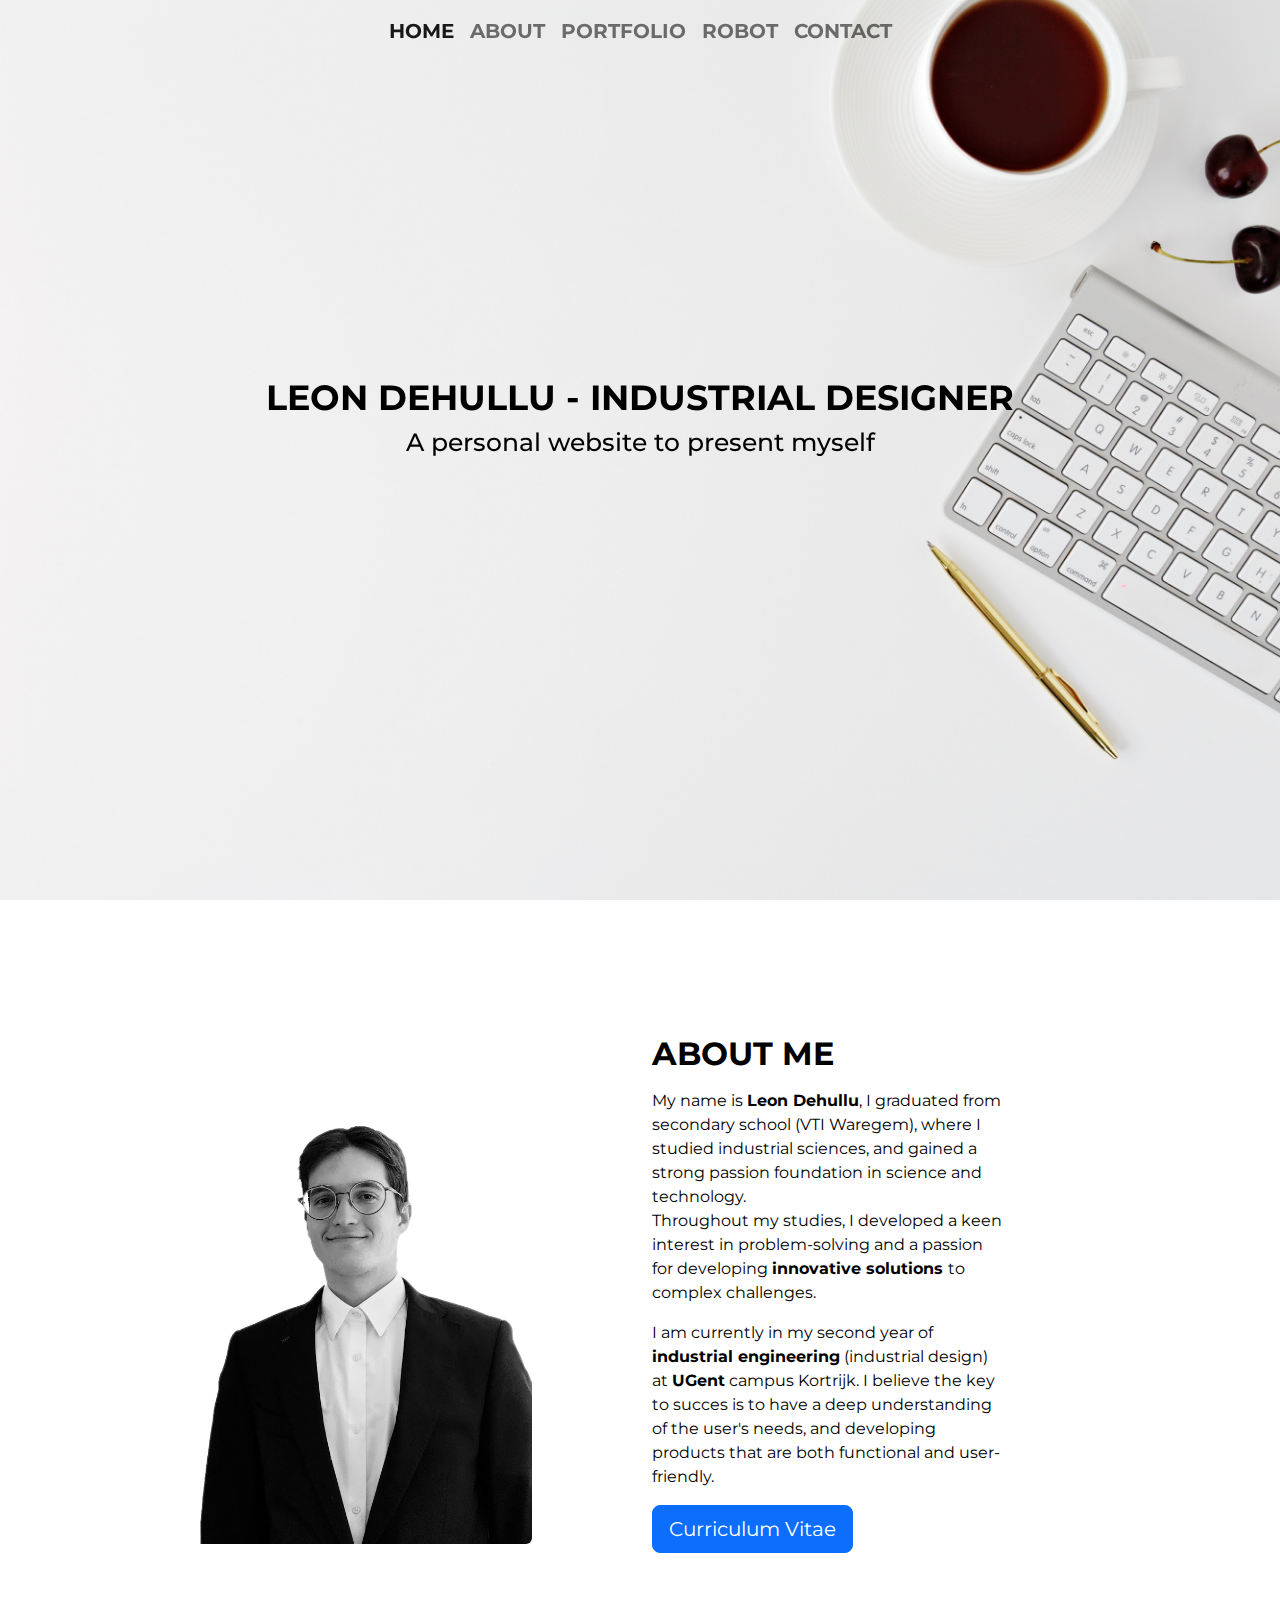
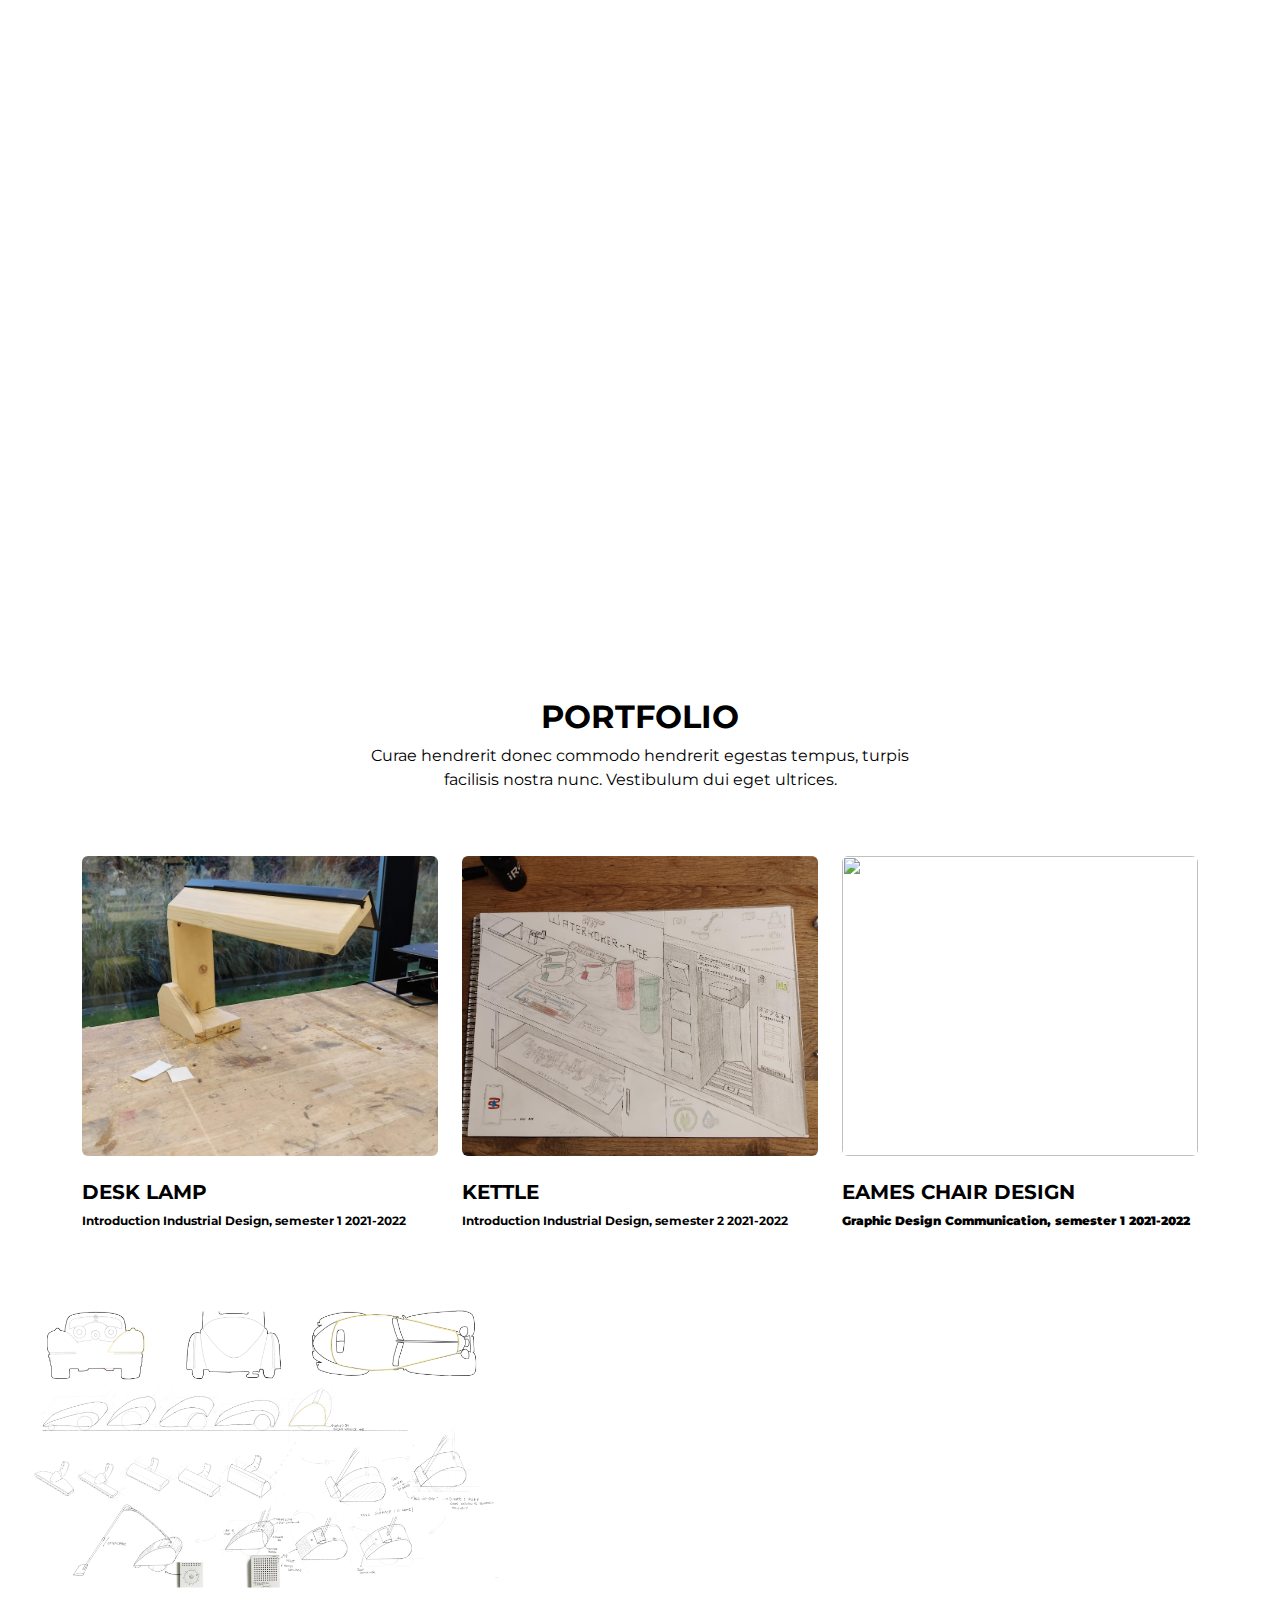
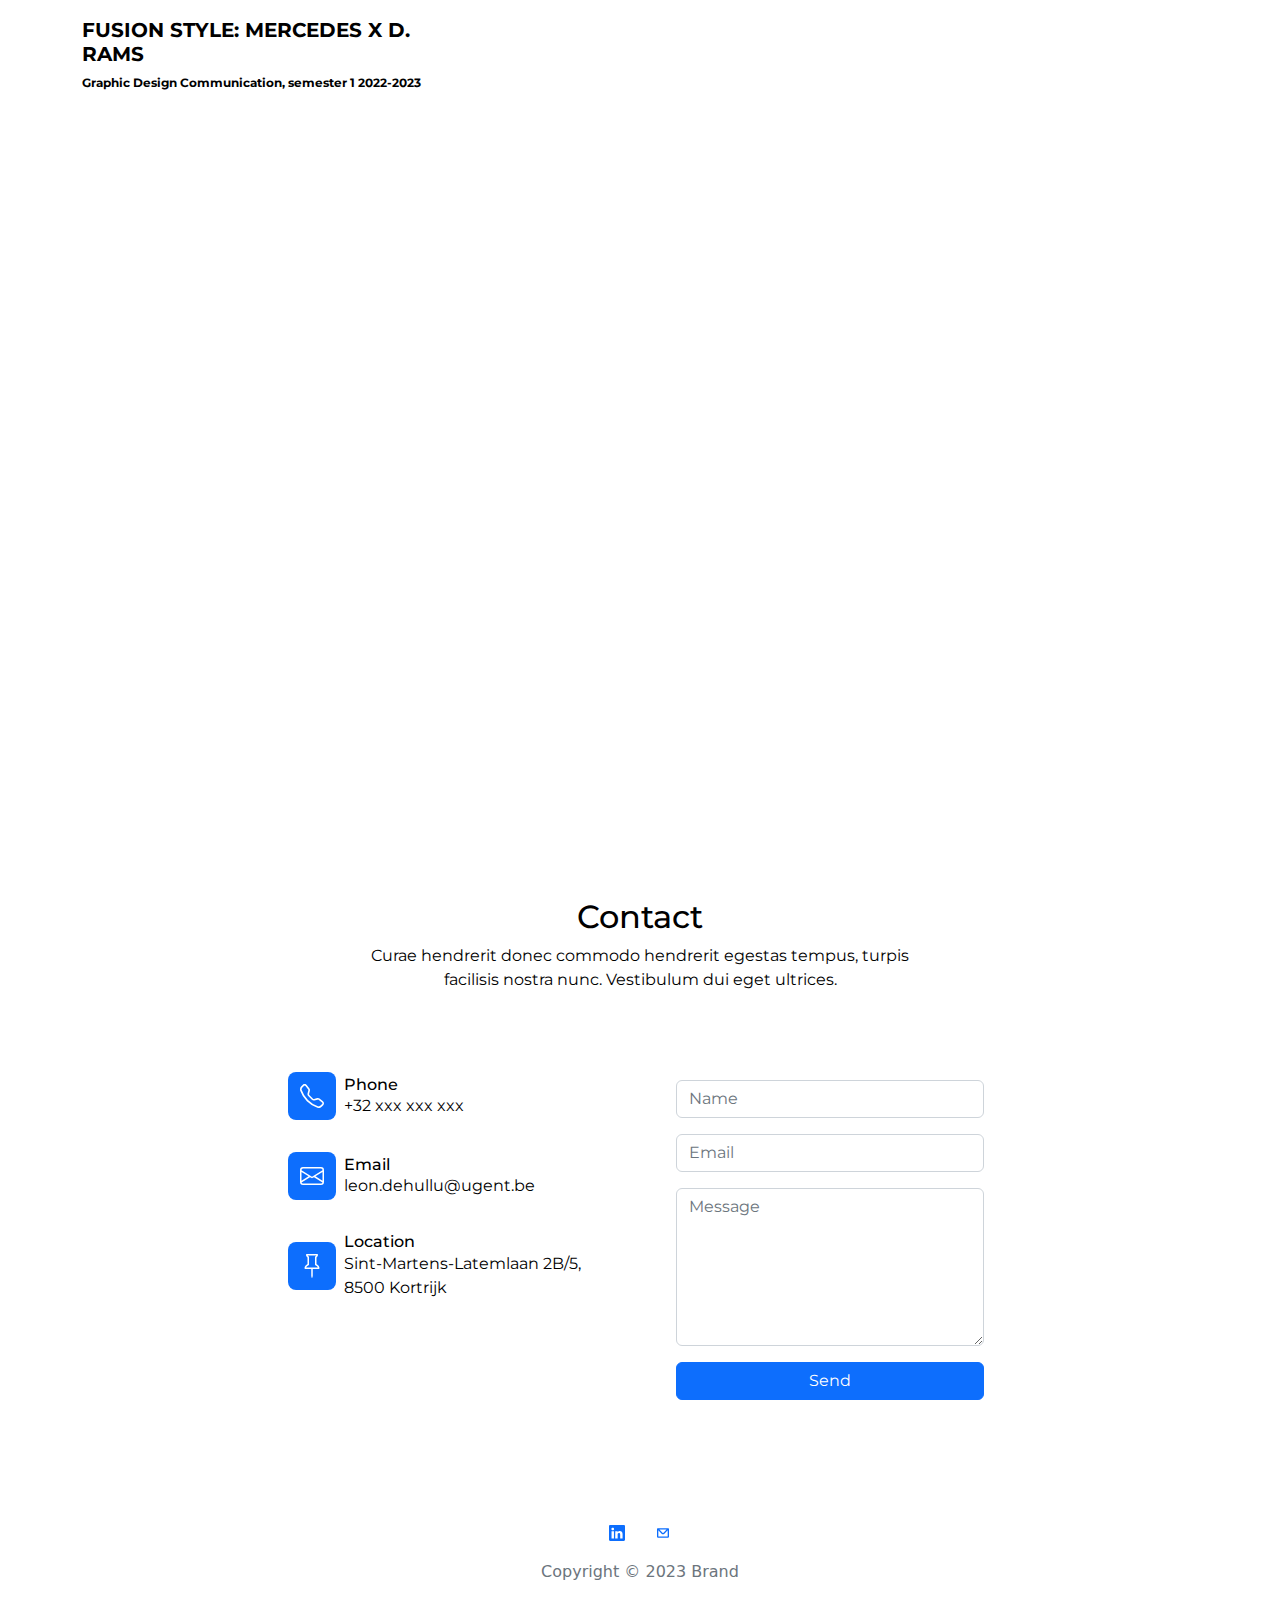
==== index.html @ d0ddfd47 "comments" ====
<!DOCTYPE html>
<html lang="en" style="font-family: Montserrat, sans-serif;">

<head>
    <meta charset="utf-8">
    <meta name="viewport" content="width=device-width, initial-scale=1.0, shrink-to-fit=no">
    <title>Leon Dehullu</title>
    <link rel="stylesheet" href="assets/bootstrap/css/bootstrap.min.css">
    <link rel="stylesheet" href="https://fonts.googleapis.com/css?family=Montserrat:200,300,400,600&amp;display=swap">
    <link rel="stylesheet" href="assets/css/swiper-icons.css">
    <link rel="stylesheet" href="assets/css/aos.min.css">
    <link rel="stylesheet" href="assets/css/Footer-Basic-icons.css">
    <link rel="stylesheet" href="assets/css/Projects-Grid-images.css">
    <link rel="stylesheet" href="assets/css/Simple-Slider-swiper-bundle.min.css">
    <link rel="stylesheet" href="assets/css/Simple-Slider.css">
    <link rel="stylesheet" href="assets/css/styles.css">
</head>

<body style="color: rgb(0,0,0);">
    <section id="hero" style="width: 100%;height: 100vh;">
        <nav class="navbar navbar-light navbar-expand-md" data-aos="fade-up" data-aos-duration="2500" data-aos-delay="250">
            <!-- 
            The nav element has the following attributes:
            - Class: "navbar navbar-light navbar-expand-md": It applies the styles and behavior of a navigation bar. The "navbar-light" class specifies a light color scheme, and "navbar-expand-md" ensures that the navigation bar expands to fill the horizontal space on medium and larger screens.
            - Data Attribute: "data-aos="fade-up"": It adds a fade-up animation effect to the navigation bar.
            - Data Attribute: "data-aos-duration="2500"": It specifies the duration (in milliseconds) for the AOS (Animate On Scroll) animation.
            - Data Attribute: "data-aos-delay="250"": It sets a delay (in milliseconds) before the AOS animation starts.
            -->

            <div class="container">
                <button data-bs-toggle="collapse" class="navbar-toggler" data-bs-target="#navcol-1">
                    <!-- 
                    The button element has the following attributes:
                    - Data Attribute: "data-bs-toggle="collapse"": It specifies that the button will toggle the visibility of a collapsible element.
                    - Class: "navbar-toggler": It applies the styles for a navigation bar toggler button.
                    - Data Attribute: "data-bs-target="#navcol-1"": It specifies the target element to be collapsed or expanded when the button is clicked. The value "#navcol-1" refers to the element with the ID "navcol-1".
                    -->
                    <span class="visually-hidden">Toggle navigation</span>
                    <span class="navbar-toggler-icon"></span>
                </button>
                
                <div class="collapse navbar-collapse" id="navcol-1" data-bs-target="#navcol-1" data-bs-smooth-scroll="true" data-bs-spy="scroll">
                    <!-- 
                    The div element has the following attributes:
                    - Class: "collapse navbar-collapse": It applies the styles and behavior for a collapsible navbar. The "collapse" class indicates that the element is collapsible, and "navbar-collapse" applies the necessary styles for a navbar collapse.
                    - ID: "navcol-1": It provides a unique identifier for the element, which can be used as a target for other elements or scripts.
                    - Data Attribute: "data-bs-target="#navcol-1"": It specifies the target element to be collapsed or expanded. In this case, the value "#navcol-1" refers to the element with the ID "navcol-1".
                    - Data Attribute: "data-bs-smooth-scroll="true"": It enables smooth scrolling behavior when navigating to anchor links within the page.
                    - Data Attribute: "data-bs-spy="scroll"": It enables scrollspy behavior, which automatically updates the navigation based on the scroll position.
                    -->

                    <ul class="navbar-nav text-start mx-auto">
                            <!-- 
                            The ul element has the following class:
                            - Class: "navbar-nav text-start mx-auto": It applies styling and alignment to the unordered list.
                            - "navbar-nav": It indicates that this list is intended for use in a navbar. It helps to style the list items as navigation items.
                            - "text-start": It aligns the text content of the list items to the start (left in left-to-right languages).
                            - "mx-auto": It centers the unordered list horizontally by setting the left and right margins to auto.
                            -->                     

                        <li class="nav-item"><a class="nav-link active" href="index.html">Home</a></li>
                        <li class="nav-item"><a class="nav-link" href="index.html#about">About</a></li>
                        <li class="nav-item"><a class="nav-link" href="index.html#portfolio">Portfolio</a></li>
                        <li class="nav-item"><a class="nav-link" href="robot.html">ROBOT</a></li>
                        <li class="nav-item"><a class="nav-link" href="index.html#contact">Contact</a></li>
                    </ul>
                </div>
            </div>
        </nav>
        <div class="container" id="containertop" style="background: rgba(211,4,4,0);height: 35%;">
            <div class="row" style="--bs-body-bg: rgb(255,255,255);">
                <div class="col">
                    <p></p>
                </div>
            </div>
        </div>
        <h1 data-aos="fade-up" data-aos-duration="2500" data-aos-delay="250" id="Titlename">Leon Dehullu - Industrial Designer</h1>
        <h1 data-aos="fade-up" data-aos-duration="2500" data-aos-delay="250" id="Titleme">A personal website to present myself</h1>
    </section>
    <section id="about" style="width: 100%;height: 150vh;">
        <div class="container py-4 py-xl-5" style="font-family: Montserrat, sans-serif;">
             <!-- 
            Class: "container py-4 py-xl-5": It applies the styles for a container element and adds padding to the top and bottom. 
            -->
            <div class="row gy-4 gy-md-0">
                <!-- 
                The div element has the following class:
                - Class: "row gy-4 gy-md-0": It applies styles for a grid row and adjusts the vertical gap between columns in a responsive manner.
                - "row": It represents a grid row, containing one or more columns.
                - "gy-4": It sets a vertical gap (margin) of 4 units between each row's columns.
                - "gy-md-0": It removes the vertical gap (margin) between each row's columns for medium-sized screens and above.
                -->            
                <div class="col-md-6">
                    <div class="p-xl-5 m-xl-5"><img class="rounded img-fluid w-100 fit-cover picofme" id="Picofme" src="assets/img/PicOfMe13.png" width="456" height="850"></div>
                </div>
                <div class="col-md-6 d-md-flex align-items-md-center">
                    <div style="max-width: 350px;">
                        <h2 class="text-uppercase fw-bold">ABOUT ME</h2>
                        <p class="my-3">My name is <strong>Leon Dehullu</strong>, I graduated from secondary school (VTI Waregem), where I studied industrial sciences, and gained a strong passion foundation in science and technology.&nbsp;<br>Throughout my studies, I developed a keen interest in problem-solving and a passion for developing <strong>innovative solutions </strong>to complex challenges.</p>
                        <p class="my-3">I am currently in my second year of <strong>industrial engineering</strong> (industrial design) at <strong>UGent</strong> campus Kortrijk. I believe the key to succes is to have a deep understanding of the user's needs, and developing products that are both functional and user-friendly.</p><a class="btn btn-primary btn-lg me-2" role="button" href="about.html">Curriculum Vitae</a>
                    </div>
                </div>
            </div>
        </div>
    </section>
    <section id="portfolio" style="height: 100vh;width: 100%;">
        <div class="container-sm py-4 py-xl-5" style="font-family: Montserrat, sans-serif;">
            <div class="row mb-5">
                <div class="col-md-8 col-xl-6 text-center mx-auto">
                    <h2 style="font-weight: bold;">PORTFOLIO</h2>
                    <p>Curae hendrerit donec commodo hendrerit egestas tempus, turpis facilisis nostra nunc. Vestibulum dui eget ultrices.</p>
                </div>
            </div>
            <div class="row gy-4 row-cols-2 row-cols-md-2 row-cols-xl-3">
                <div class="col-xxl-4">
                    <div><img class="rounded d-inline-flex d-block w-100 fit-cover" style="height: 300px;position: relative;" src="assets/img/Desklamp.jpg">
                        <div class="py-4">
                            <h4 id="portfoliotitel">DESK LAMP</h4>
                            <p id="portfoliosub">Introduction Industrial Design, semester 1 2021-2022</p>
                        </div>
                    </div>
                </div>
                <div class="col">
                    <div><img class="rounded img-fluid d-flex d-block w-100 fit-cover" src="assets/img/Waterkoker.jpg" style="height: 300px;">
                        <div class="py-4">
                            <h4 id="portfoliotitel">kettle</h4>
                            <p id="portfoliosub">Introduction Industrial Design, semester 2 2021-2022</p>
                        </div>
                    </div>
                </div>
                <div class="col">
                    <div><img class="rounded img-fluid d-block w-100 fit-cover" src="assets/img/RenderNEWTHEONE38.png" style="height: 300px;">
                        <div class="py-4">
                            <h4 id="portfoliotitel">eames chair design</h4>
                            <p id="portfoliosub"><strong>Graphic Design Communication, semester 1 2021-2022</strong></p>
                        </div>
                    </div>
                </div>
                <div class="col-xxl-4">
                    <div><img class="rounded img-fluid d-block w-100 fit-cover" style="position: relative;overflow: visible;height: 300px;" src="assets/img/SketchesFusst.png">
                        <div class="py-4">
                            <h4 id="portfoliotitel">FUSION STYLE: MERCEDES X D. Rams</h4>
                            <p id="portfoliosub">Graphic Design Communication, semester 1 2022-2023</p>
                        </div>
                    </div>
                </div>
                <div class="col-xxl-4">
                    <div></div>
                </div>
            </div>
        </div>
    </section>
    <section style="width: 100%;height: 100vh;"></section>
    <section id="contact" class="py-4 py-xl-5" style="font-family: Montserrat, sans-serif;">
        <div class="container">
            <div class="row mb-5">
                <div class="col-md-8 col-xl-6 text-center mx-auto">
                    <h2>Contact</h2>
                    <p>Curae hendrerit donec commodo hendrerit egestas tempus, turpis facilisis nostra nunc. Vestibulum dui eget ultrices.</p>
                </div>
            </div>
            <div class="row d-flex justify-content-center">
                <div class="col-md-6 col-lg-4 col-xl-4">
                    <div class="text-nowrap flex-column justify-content-center align-items-start h-100">
                        <div class="d-flex align-items-center p-3">
                            <div class="bs-icon-md bs-icon-rounded bs-icon-primary d-flex flex-shrink-0 justify-content-center align-items-center d-inline-block bs-icon"><svg xmlns="http://www.w3.org/2000/svg" width="1em" height="1em" fill="currentColor" viewBox="0 0 16 16" class="bi bi-telephone">
                                    <path d="M3.654 1.328a.678.678 0 0 0-1.015-.063L1.605 2.3c-.483.484-.661 1.169-.45 1.77a17.568 17.568 0 0 0 4.168 6.608 17.569 17.569 0 0 0 6.608 4.168c.601.211 1.286.033 1.77-.45l1.034-1.034a.678.678 0 0 0-.063-1.015l-2.307-1.794a.678.678 0 0 0-.58-.122l-2.19.547a1.745 1.745 0 0 1-1.657-.459L5.482 8.062a1.745 1.745 0 0 1-.46-1.657l.548-2.19a.678.678 0 0 0-.122-.58L3.654 1.328zM1.884.511a1.745 1.745 0 0 1 2.612.163L6.29 2.98c.329.423.445.974.315 1.494l-.547 2.19a.678.678 0 0 0 .178.643l2.457 2.457a.678.678 0 0 0 .644.178l2.189-.547a1.745 1.745 0 0 1 1.494.315l2.306 1.794c.829.645.905 1.87.163 2.611l-1.034 1.034c-.74.74-1.846 1.065-2.877.702a18.634 18.634 0 0 1-7.01-4.42 18.634 18.634 0 0 1-4.42-7.009c-.362-1.03-.037-2.137.703-2.877L1.885.511z"></path>
                                </svg></div>
                            <div class="px-2">
                                <h6 class="mb-0">Phone</h6>
                                <p class="mb-0">+32 xxx xxx xxx</p>
                            </div>
                        </div>
                        <div class="d-flex align-items-center p-3">
                            <div class="bs-icon-md bs-icon-rounded bs-icon-primary d-flex flex-shrink-0 justify-content-center align-items-center d-inline-block bs-icon"><svg xmlns="http://www.w3.org/2000/svg" width="1em" height="1em" fill="currentColor" viewBox="0 0 16 16" class="bi bi-envelope">
                                    <path fill-rule="evenodd" d="M0 4a2 2 0 0 1 2-2h12a2 2 0 0 1 2 2v8a2 2 0 0 1-2 2H2a2 2 0 0 1-2-2V4Zm2-1a1 1 0 0 0-1 1v.217l7 4.2 7-4.2V4a1 1 0 0 0-1-1H2Zm13 2.383-4.708 2.825L15 11.105V5.383Zm-.034 6.876-5.64-3.471L8 9.583l-1.326-.795-5.64 3.47A1 1 0 0 0 2 13h12a1 1 0 0 0 .966-.741ZM1 11.105l4.708-2.897L1 5.383v5.722Z"></path>
                                </svg></div>
                            <div class="px-2">
                                <h6 class="mb-0">Email</h6>
                                <p class="mb-0">leon.dehullu@ugent.be</p>
                            </div>
                        </div>
                        <div class="d-flex align-items-center p-3">
                            <div class="bs-icon-md bs-icon-rounded bs-icon-primary d-flex flex-shrink-0 justify-content-center align-items-center d-inline-block bs-icon"><svg xmlns="http://www.w3.org/2000/svg" width="1em" height="1em" fill="currentColor" viewBox="0 0 16 16" class="bi bi-pin">
                                    <path d="M4.146.146A.5.5 0 0 1 4.5 0h7a.5.5 0 0 1 .5.5c0 .68-.342 1.174-.646 1.479-.126.125-.25.224-.354.298v4.431l.078.048c.203.127.476.314.751.555C12.36 7.775 13 8.527 13 9.5a.5.5 0 0 1-.5.5h-4v4.5c0 .276-.224 1.5-.5 1.5s-.5-1.224-.5-1.5V10h-4a.5.5 0 0 1-.5-.5c0-.973.64-1.725 1.17-2.189A5.921 5.921 0 0 1 5 6.708V2.277a2.77 2.77 0 0 1-.354-.298C4.342 1.674 4 1.179 4 .5a.5.5 0 0 1 .146-.354zm1.58 1.408-.002-.001.002.001zm-.002-.001.002.001A.5.5 0 0 1 6 2v5a.5.5 0 0 1-.276.447h-.002l-.012.007-.054.03a4.922 4.922 0 0 0-.827.58c-.318.278-.585.596-.725.936h7.792c-.14-.34-.407-.658-.725-.936a4.915 4.915 0 0 0-.881-.61l-.012-.006h-.002A.5.5 0 0 1 10 7V2a.5.5 0 0 1 .295-.458 1.775 1.775 0 0 0 .351-.271c.08-.08.155-.17.214-.271H5.14c.06.1.133.191.214.271a1.78 1.78 0 0 0 .37.282z"></path>
                                </svg></div>
                            <div class="px-2">
                                <h6 class="mb-0">Location</h6>
                                <p class="mb-0">Sint-Martens-Latemlaan 2B/5,<br>8500 Kortrijk</p>
                            </div>
                        </div>
                    </div>
                </div>
                <div class="col-md-6 col-lg-5 col-xl-4">
                    <div>
                        <form class="p-3 p-xl-4" method="post">
                            <div class="mb-3"><input class="form-control" type="text" id="name-1" name="name" placeholder="Name"></div>
                            <div class="mb-3"><input class="form-control" type="email" id="email-1" name="email" placeholder="Email"></div>
                            <div class="mb-3"><textarea class="form-control" id="message-1" name="message" rows="6" placeholder="Message"></textarea></div>
                            <div><button class="btn btn-primary d-block w-100" type="submit">Send </button></div>
                        </form>
                    </div>
                </div>
            </div>
        </div>
    </section>
    <footer class="text-center">
        <div class="container text-muted py-4 py-lg-5">
            <ul class="list-inline">
              <li class="list-inline-item me-4">
                <a href="https://www.linkedin.com/leon-dehullu" target="_blank">
                  <svg xmlns="http://www.w3.org/2000/svg" width="16" height="16" fill="currentColor" class="bi bi-linkedin" viewBox="0 0 16 16">
                    <path d="M0 1.146C0 .513.526 0 1.175 0h13.65C15.474 0 16 .513 16 1.146v13.708c0 .633-.526 1.146-1.175 1.146H1.175C.526 16 0 15.487 0 14.854V1.146zm4.943 12.248V6.169H2.542v7.225h2.401zm-1.2-8.212c.837 0 1.358-.554 1.358-1.248-.015-.709-.52-1.248-1.342-1.248-.822 0-1.359.54-1.359 1.248 0 .694.521 1.248 1.327 1.248h.016zm4.908 8.212V9.359c0-.216.016-.432.08-.586.173-.431.568-.878 1.232-.878.869 0 1.216.662 1.216 1.634v3.865h2.401V9.25c0-2.22-1.184-3.252-2.764-3.252-1.274 0-1.845.7-2.165 1.193v.025h-.016a5.54 5.54 0 0 1 .016-.025V6.169h-2.4c.03.678 0 7.225 0 7.225h2.4z"></path>
                  </svg>
                </a>
              </li>
              <li class="list-inline-item">
                <a href="mailto:leon.dehullu@ugent.be" target="_blank">
                  <svg xmlns="http://www.w3.org/2000/svg" width="16" height="16" viewBox="0 0 24 24" fill="none">
                    <path fill-rule="evenodd" clip-rule="evenodd" d="M3.00977 5.83789C3.00977 5.28561 3.45748 4.83789 4.00977 4.83789H20C20.5523 4.83789 21 5.28561 21 5.83789V17.1621C21 18.2667 20.1046 19.1621 19 19.1621H5C3.89543 19.1621 3 18.2667 3 17.1621V6.16211C3 6.11449 3.00333 6.06765 3.00977 6.0218V5.83789ZM5 8.06165V17.1621H19V8.06199L14.1215 12.9405C12.9499 14.1121 11.0504 14.1121 9.87885 12.9405L5 8.06165ZM6.57232 6.80554H17.428L12.7073 11.5263C12.3168 11.9168 11.6836 11.9168 11.2931 11.5263L6.57232 6.80554Z" fill="currentColor"></path>
                  </svg>
                </a>
              </li>
            </ul>
            <p class="mb-0">Copyright © 2023 Brand</p>
          </div>  
    </footer>
    <script src="assets/bootstrap/js/bootstrap.min.js"></script>
    <script src="assets/js/aos.min.js"></script>
    <script src="assets/js/bs-init.js"></script>
    <script src="assets/js/Simple-Slider-swiper-bundle.min.js"></script>
    <script src="assets/js/Simple-Slider.js"></script>
</body>

</html>
---- assets/css/Footer-Basic-icons.css ----
.bs-icon {
  --bs-icon-size: .75rem;
  display: flex;
  flex-shrink: 0;
  justify-content: center;
  align-items: center;
  font-size: var(--bs-icon-size);
  width: calc(var(--bs-icon-size) * 2);
  height: calc(var(--bs-icon-size) * 2);
  color: var(--bs-primary);
}

.bs-icon-xs {
  --bs-icon-size: 1rem;
  width: calc(var(--bs-icon-size) * 1.5);
  height: calc(var(--bs-icon-size) * 1.5);
}

.bs-icon-sm {
  --bs-icon-size: 1rem;
}

.bs-icon-md {
  --bs-icon-size: 1.5rem;
}

.bs-icon-lg {
  --bs-icon-size: 2rem;
}

.bs-icon-xl {
  --bs-icon-size: 2.5rem;
}

.bs-icon.bs-icon-primary {
  color: var(--bs-white);
  background: var(--bs-primary);
}

.bs-icon.bs-icon-primary-light {
  color: var(--bs-primary);
  background: rgba(var(--bs-primary-rgb), .2);
}

.bs-icon.bs-icon-semi-white {
  color: var(--bs-primary);
  background: rgba(255, 255, 255, .5);
}

.bs-icon.bs-icon-rounded {
  border-radius: .5rem;
}

.bs-icon.bs-icon-circle {
  border-radius: 50%;
}

@media (min-width: 768px) {
  #Picofme {
    min-height: 300px;
    max-height: 500px;
  }
}

@media (max-width: 768px) {
  #Picofme {
    max-width: 35%;
  }
}
---- assets/css/Projects-Grid-images.css ----
.fit-cover {
  object-fit: cover;
}
---- assets/css/Simple-Slider.css ----
.simple-slider .swiper-slide {
  height: 500px;
  background-repeat: no-repeat;
  background-size: cover;
  background-position: center;
}

.simple-slider .swiper-button-next, .simple-slider .swiper-button-prev {
  width: 50px;
  margin-left: 20px;
  margin-right: 20px;
}

@media (max-width:767px) {
  .simple-slider .swiper-button-next, .simple-slider .swiper-button-prev {
    display: none;
  }
}

@media (max-width:767px) {
  .simple-slider .swiper-slide {
    height: 360px;
  }
}
---- assets/css/styles.css ----
#hero {
  width: 100%;
  height: 81vh;
  background-image: url("../../assets/img/josh-calabrese-XXpbdU_31Sg-unsplash.jpg");
  background-position: center;
  background-size: cover;
  background-repeat: no-repeat;
  filter: blur(0px);
}

@media (min-width: 1200px) {
  #hero {
    background-image: url("../../assets/img/leone-venter-VieM9BdZKFo-unsplash%20(1).jpg");
  }
}

.navbar-brand {
  background: url("../../assets/img/logo1.png") center / contain no-repeat;
  width: 40px;
  height: 40px;
}

#navcol-1 {
  font-size: 20px;
  font-family: 'Montserrat', sans-serif;
  font-weight: bold;
  text-transform: uppercase;
}

#Titlename {
  font-family: Montserrat, sans-serif;
  text-align: center;
  font-weight: bold;
  font-size: 35px;
  text-transform: uppercase;
}

#Titleme {
  font-family: Montserrat, sans-serif;
  text-align: center;
  font-size: 25px;
}

#containertop {
  background-color: var(--bs-border-color-translucent);
}

#portfoliotitel {
  font-weight: bold;
  text-transform: uppercase;
  font-size: 20px;
}

#portfoliosub {
  font-weight: bold;
  font-size: 12px;
}

#icondetail {
  width: 10px;
  height: 10px;
}
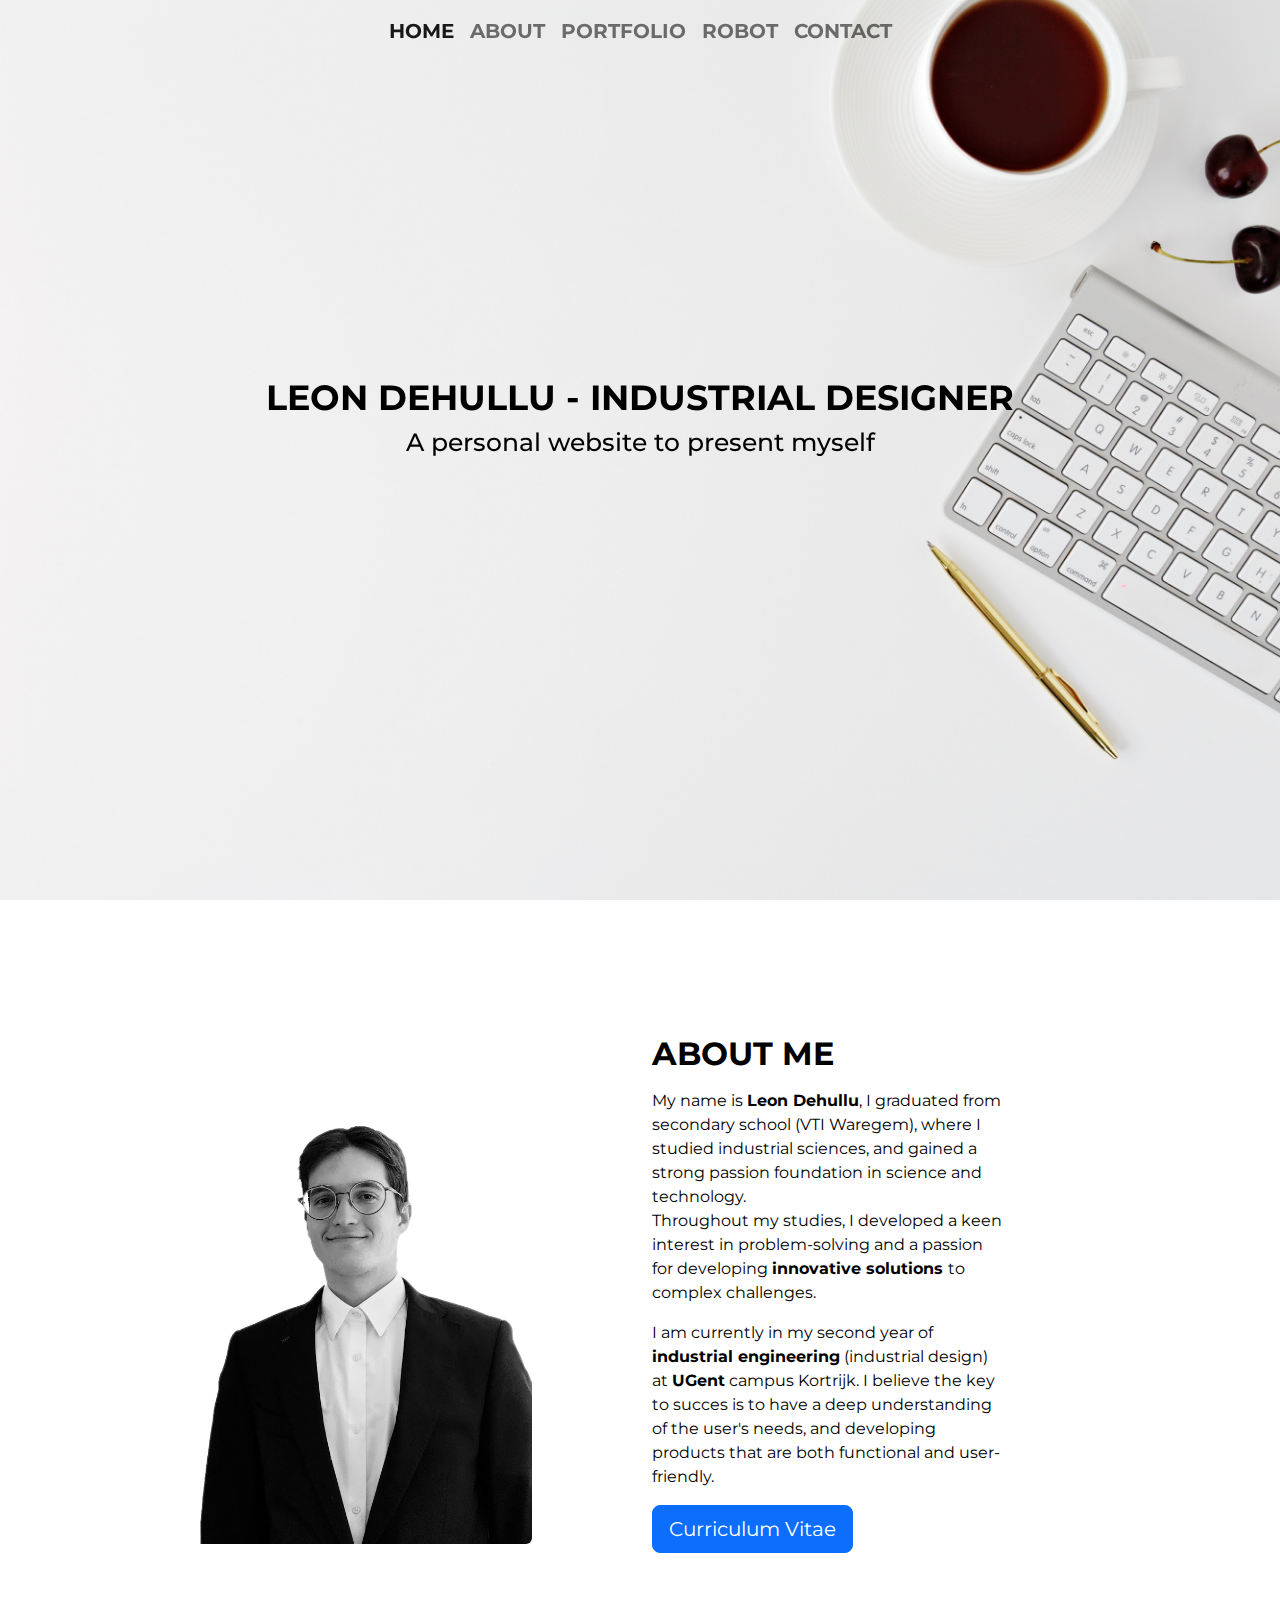
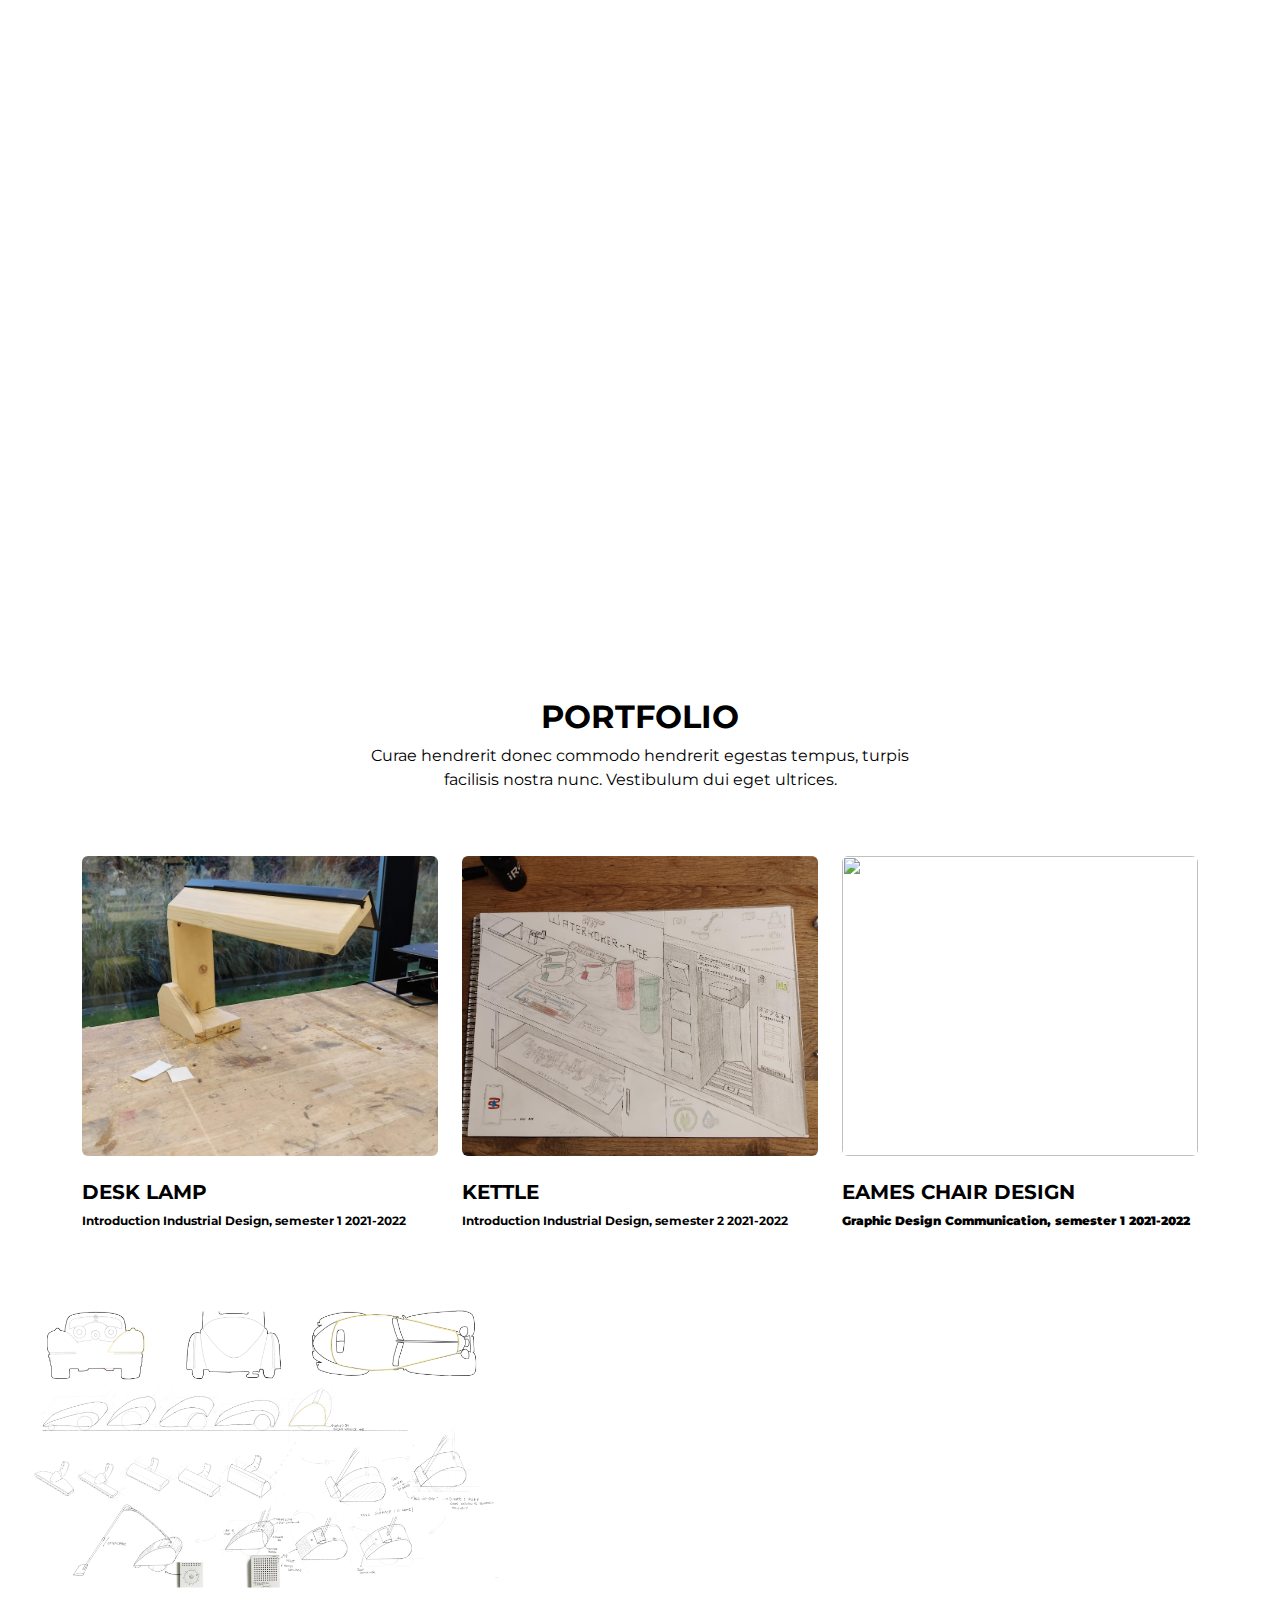
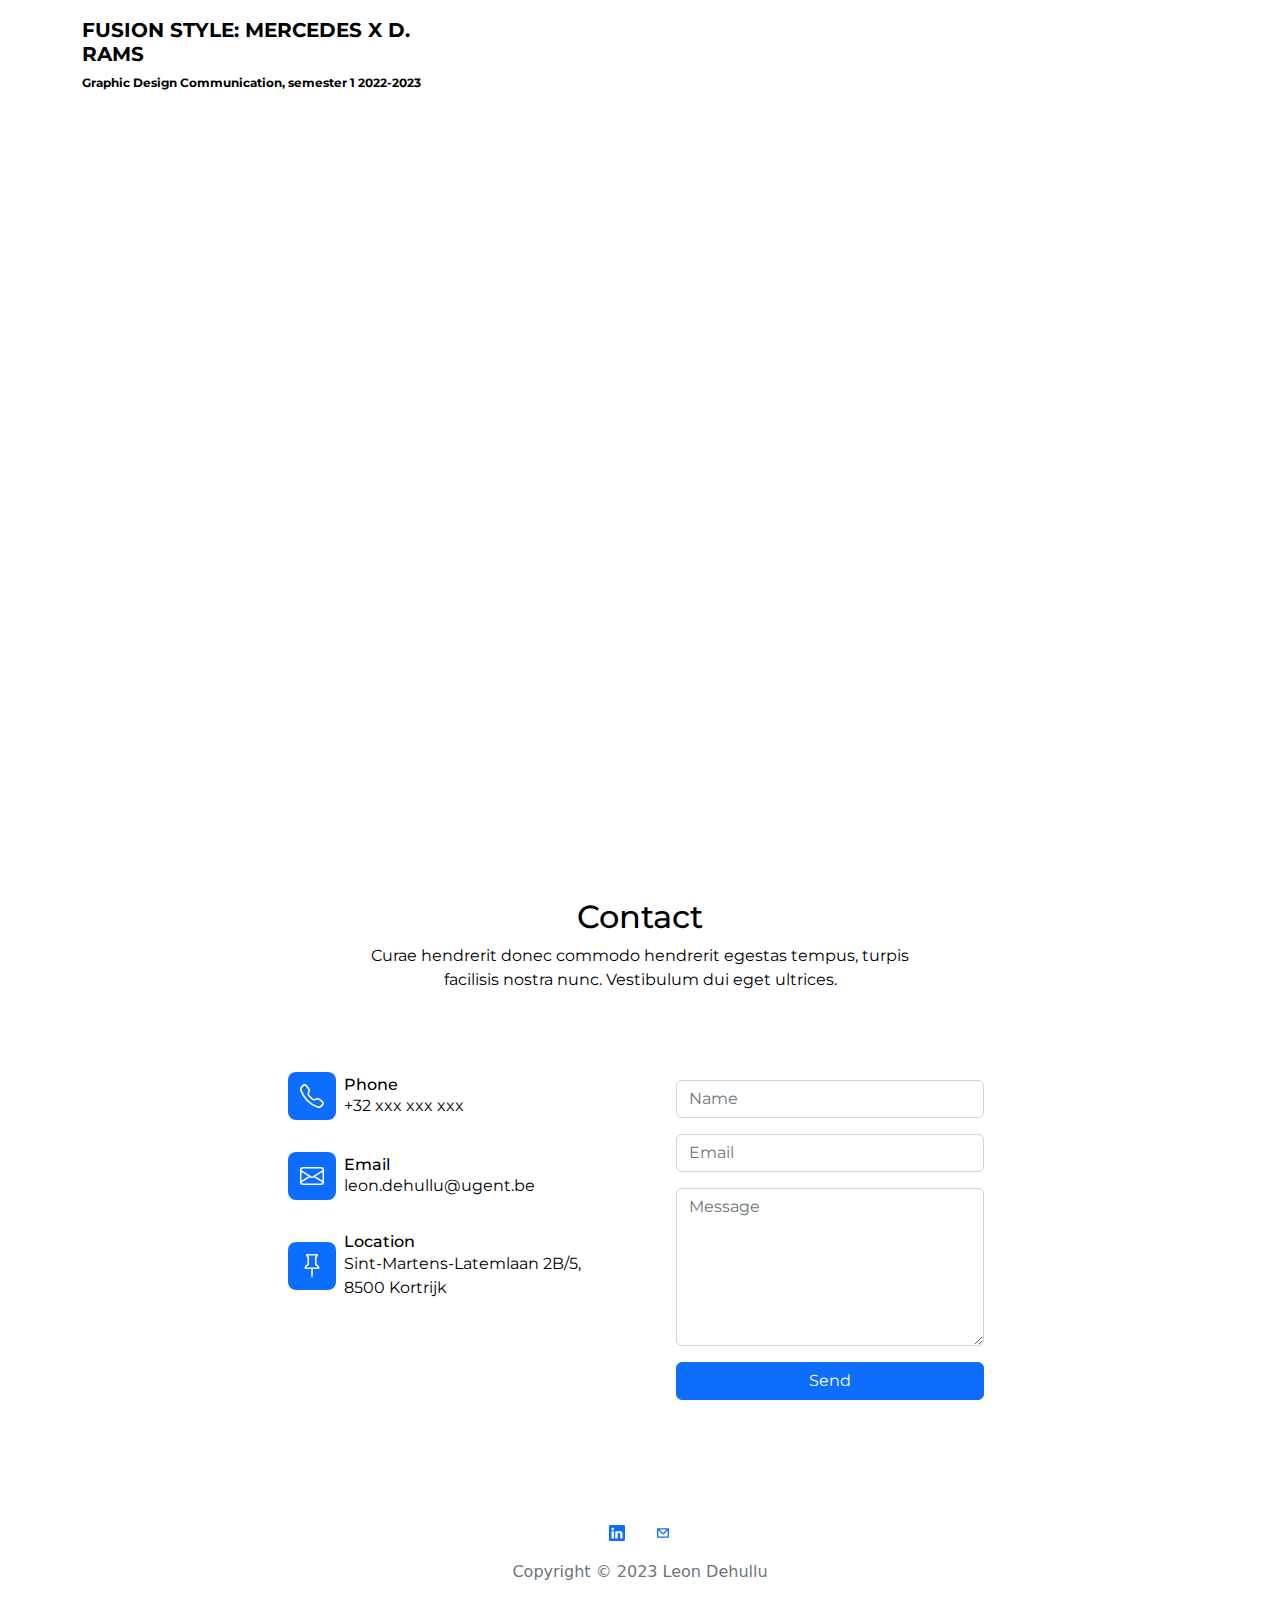
==== commit 41ad1cc0: "Update index.html" ====
--- a/index.html
+++ b/index.html
@@ -145,6 +145,10 @@
                     </div>
                 </div>
                 <div class="col-xxl-4">
+                        <!-- 
+                        The div element has the following class:
+                        - Class: "col-xxl-4": It defines the column width for extra-extra-large screens.
+                        -->
                     <div></div>
                 </div>
             </div>
@@ -161,8 +165,29 @@
             </div>
             <div class="row d-flex justify-content-center">
                 <div class="col-md-6 col-lg-4 col-xl-4">
+                    <!-- 
+                    The div element has the following classes:
+                    - Class: "col-md-6 col-lg-4 col-xl-4": It applies column layout classes based on the screen size.
+                    -->
+
                     <div class="text-nowrap flex-column justify-content-center align-items-start h-100">
+                        <!-- 
+                        This div element has the following classes:
+                        - Class: "text-nowrap": It prevents text from wrapping to the next line.
+                        - Class: "flex-column": It arranges the content vertically as a flex column.
+                        - Class: "justify-content-center": It vertically aligns the content at the center of the container.
+                        - Class: "align-items-start": It horizontally aligns the content to the start (left) of the container.
+                        - Class: "h-100": It sets the height of the container to 100% of its parent's height.
+                        -->
+
                         <div class="d-flex align-items-center p-3">
+                            <!-- 
+                            This div element has the following classes:
+                            - Class: "d-flex": It applies flexbox styles to make the container a flex container.
+                            - Class: "align-items-center": It vertically aligns the content at the center of the container.
+                            - Class: "p-3": It applies padding of 3 units (e.g., pixels) to all sides of the container.
+                            -->
+
                             <div class="bs-icon-md bs-icon-rounded bs-icon-primary d-flex flex-shrink-0 justify-content-center align-items-center d-inline-block bs-icon"><svg xmlns="http://www.w3.org/2000/svg" width="1em" height="1em" fill="currentColor" viewBox="0 0 16 16" class="bi bi-telephone">
                                     <path d="M3.654 1.328a.678.678 0 0 0-1.015-.063L1.605 2.3c-.483.484-.661 1.169-.45 1.77a17.568 17.568 0 0 0 4.168 6.608 17.569 17.569 0 0 0 6.608 4.168c.601.211 1.286.033 1.77-.45l1.034-1.034a.678.678 0 0 0-.063-1.015l-2.307-1.794a.678.678 0 0 0-.58-.122l-2.19.547a1.745 1.745 0 0 1-1.657-.459L5.482 8.062a1.745 1.745 0 0 1-.46-1.657l.548-2.19a.678.678 0 0 0-.122-.58L3.654 1.328zM1.884.511a1.745 1.745 0 0 1 2.612.163L6.29 2.98c.329.423.445.974.315 1.494l-.547 2.19a.678.678 0 0 0 .178.643l2.457 2.457a.678.678 0 0 0 .644.178l2.189-.547a1.745 1.745 0 0 1 1.494.315l2.306 1.794c.829.645.905 1.87.163 2.611l-1.034 1.034c-.74.74-1.846 1.065-2.877.702a18.634 18.634 0 0 1-7.01-4.42 18.634 18.634 0 0 1-4.42-7.009c-.362-1.03-.037-2.137.703-2.877L1.885.511z"></path>
                                 </svg></div>
@@ -176,13 +201,43 @@
                                     <path fill-rule="evenodd" d="M0 4a2 2 0 0 1 2-2h12a2 2 0 0 1 2 2v8a2 2 0 0 1-2 2H2a2 2 0 0 1-2-2V4Zm2-1a1 1 0 0 0-1 1v.217l7 4.2 7-4.2V4a1 1 0 0 0-1-1H2Zm13 2.383-4.708 2.825L15 11.105V5.383Zm-.034 6.876-5.64-3.471L8 9.583l-1.326-.795-5.64 3.47A1 1 0 0 0 2 13h12a1 1 0 0 0 .966-.741ZM1 11.105l4.708-2.897L1 5.383v5.722Z"></path>
                                 </svg></div>
                             <div class="px-2">
+                                    <!-- 
+                                    The div element has the following class:
+                                    - Class: "px-2": It applies horizontal padding of 2 units (e.g., pixels) to the container.
+                                    -->
+
                                 <h6 class="mb-0">Email</h6>
+                                    <!-- 
+                                The h6 element has the following class:
+                                - Class: "mb-0": It removes the margin-bottom (i.e., margin) from the heading.
+                                -->
+
                                 <p class="mb-0">leon.dehullu@ugent.be</p>
                             </div>
                         </div>
                         <div class="d-flex align-items-center p-3">
+                                <!-- 
+                                    The div element has the following classes:
+                                    - Class: "d-flex": It applies flexbox styles to make the container a flex container.
+                                    - Class: "align-items-center": It aligns the content vertically at the center of the container.
+                                    - Class: "p-3": It applies padding of 3 units (e.g., pixels) to all sides of the container.
+                                    -->
+
                             <div class="bs-icon-md bs-icon-rounded bs-icon-primary d-flex flex-shrink-0 justify-content-center align-items-center d-inline-block bs-icon"><svg xmlns="http://www.w3.org/2000/svg" width="1em" height="1em" fill="currentColor" viewBox="0 0 16 16" class="bi bi-pin">
-                                    <path d="M4.146.146A.5.5 0 0 1 4.5 0h7a.5.5 0 0 1 .5.5c0 .68-.342 1.174-.646 1.479-.126.125-.25.224-.354.298v4.431l.078.048c.203.127.476.314.751.555C12.36 7.775 13 8.527 13 9.5a.5.5 0 0 1-.5.5h-4v4.5c0 .276-.224 1.5-.5 1.5s-.5-1.224-.5-1.5V10h-4a.5.5 0 0 1-.5-.5c0-.973.64-1.725 1.17-2.189A5.921 5.921 0 0 1 5 6.708V2.277a2.77 2.77 0 0 1-.354-.298C4.342 1.674 4 1.179 4 .5a.5.5 0 0 1 .146-.354zm1.58 1.408-.002-.001.002.001zm-.002-.001.002.001A.5.5 0 0 1 6 2v5a.5.5 0 0 1-.276.447h-.002l-.012.007-.054.03a4.922 4.922 0 0 0-.827.58c-.318.278-.585.596-.725.936h7.792c-.14-.34-.407-.658-.725-.936a4.915 4.915 0 0 0-.881-.61l-.012-.006h-.002A.5.5 0 0 1 10 7V2a.5.5 0 0 1 .295-.458 1.775 1.775 0 0 0 .351-.271c.08-.08.155-.17.214-.271H5.14c.06.1.133.191.214.271a1.78 1.78 0 0 0 .37.282z"></path>
+                                    <!-- 
+                                    The div element has the following classes:
+                                    - Class: "bs-icon-md": It sets the size of the icon to a medium size.
+                                    - Class: "bs-icon-rounded": It applies rounded corners to the icon.
+                                    - Class: "bs-icon-primary": It sets the color of the icon to a primary color.
+                                    - Class: "d-flex": It applies flexbox styles to make the container a flex container.
+                                    - Class: "flex-shrink-0": It prevents the container from shrinking when there is limited space.
+                                    - Class: "justify-content-center": It aligns the content horizontally at the center of the container.
+                                    - Class: "align-items-center": It aligns the content vertically at the center of the container.
+                                    - Class: "d-inline-block": It makes the container an inline-block element.
+                                    - Class: "bs-icon": It may be a custom class used for additional styling or identification purposes.
+                                    -->    
+                                
+                                <path d="M4.146.146A.5.5 0 0 1 4.5 0h7a.5.5 0 0 1 .5.5c0 .68-.342 1.174-.646 1.479-.126.125-.25.224-.354.298v4.431l.078.048c.203.127.476.314.751.555C12.36 7.775 13 8.527 13 9.5a.5.5 0 0 1-.5.5h-4v4.5c0 .276-.224 1.5-.5 1.5s-.5-1.224-.5-1.5V10h-4a.5.5 0 0 1-.5-.5c0-.973.64-1.725 1.17-2.189A5.921 5.921 0 0 1 5 6.708V2.277a2.77 2.77 0 0 1-.354-.298C4.342 1.674 4 1.179 4 .5a.5.5 0 0 1 .146-.354zm1.58 1.408-.002-.001.002.001zm-.002-.001.002.001A.5.5 0 0 1 6 2v5a.5.5 0 0 1-.276.447h-.002l-.012.007-.054.03a4.922 4.922 0 0 0-.827.58c-.318.278-.585.596-.725.936h7.792c-.14-.34-.407-.658-.725-.936a4.915 4.915 0 0 0-.881-.61l-.012-.006h-.002A.5.5 0 0 1 10 7V2a.5.5 0 0 1 .295-.458 1.775 1.775 0 0 0 .351-.271c.08-.08.155-.17.214-.271H5.14c.06.1.133.191.214.271a1.78 1.78 0 0 0 .37.282z"></path>
                                 </svg></div>
                             <div class="px-2">
                                 <h6 class="mb-0">Location</h6>
@@ -198,6 +253,14 @@
                             <div class="mb-3"><input class="form-control" type="email" id="email-1" name="email" placeholder="Email"></div>
                             <div class="mb-3"><textarea class="form-control" id="message-1" name="message" rows="6" placeholder="Message"></textarea></div>
                             <div><button class="btn btn-primary d-block w-100" type="submit">Send </button></div>
+
+                            <!-- 
+                            The button element has the following classes:
+                            - Class: "btn btn-primary": It applies styles to create a button with a primary color scheme.
+                            - Class: "d-block": It sets the display property of the button to "block", making it a block-level element that takes up the full width of its container.
+                            - Class: "w-100": It sets the width of the button to 100% of its container, allowing it to span the entire width.
+                            -->
+
                         </form>
                     </div>
                 </div>
@@ -222,7 +285,7 @@
                 </a>
               </li>
             </ul>
-            <p class="mb-0">Copyright © 2023 Brand</p>
+            <p class="mb-0">Copyright © 2023 Leon Dehullu</p>
           </div>  
     </footer>
     <script src="assets/bootstrap/js/bootstrap.min.js"></script>
--- a/assets/css/styles.css
+++ b/assets/css/styles.css
@@ -61,3 +61,30 @@
   height: 10px;
 }
 
+.navbarP5JS {
+  overflow: hidden;
+  width: 100%;
+  box-sizing: border-box;
+}
+
+.navbarP5JS a {
+  font-family: 'Montserrat', sans-serif;
+  float: left;
+  display: block;
+  color: rgb(0, 0, 0);
+  text-align: center;
+  padding: 14px 20px;
+  text-decoration: none;
+  background-color: #e7e7e7;
+  border: none;
+  border-radius: 4px;
+  cursor: pointer;
+}
+
+.navbarP5JS a:hover {
+  background-color: #ddd;
+}
+
+.navbarP5JS a:active {
+  background-color: #ccc;
+}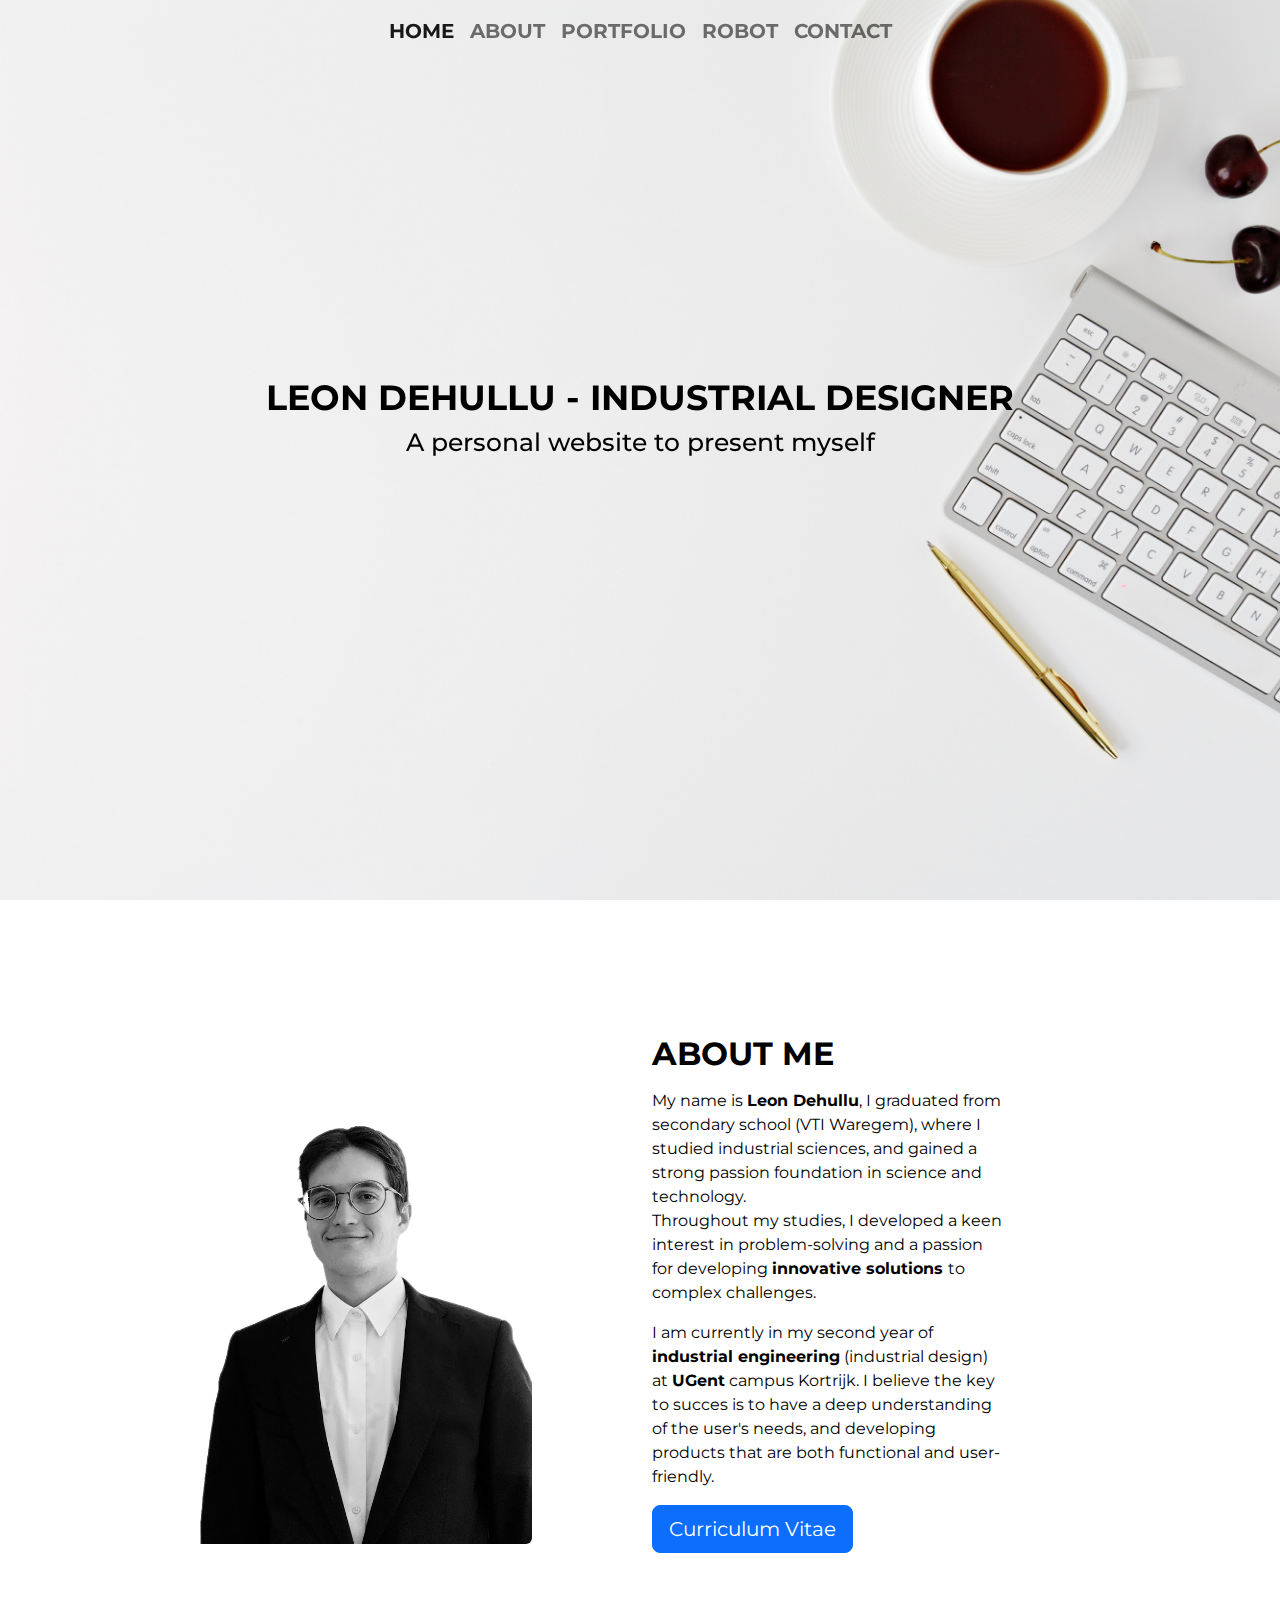
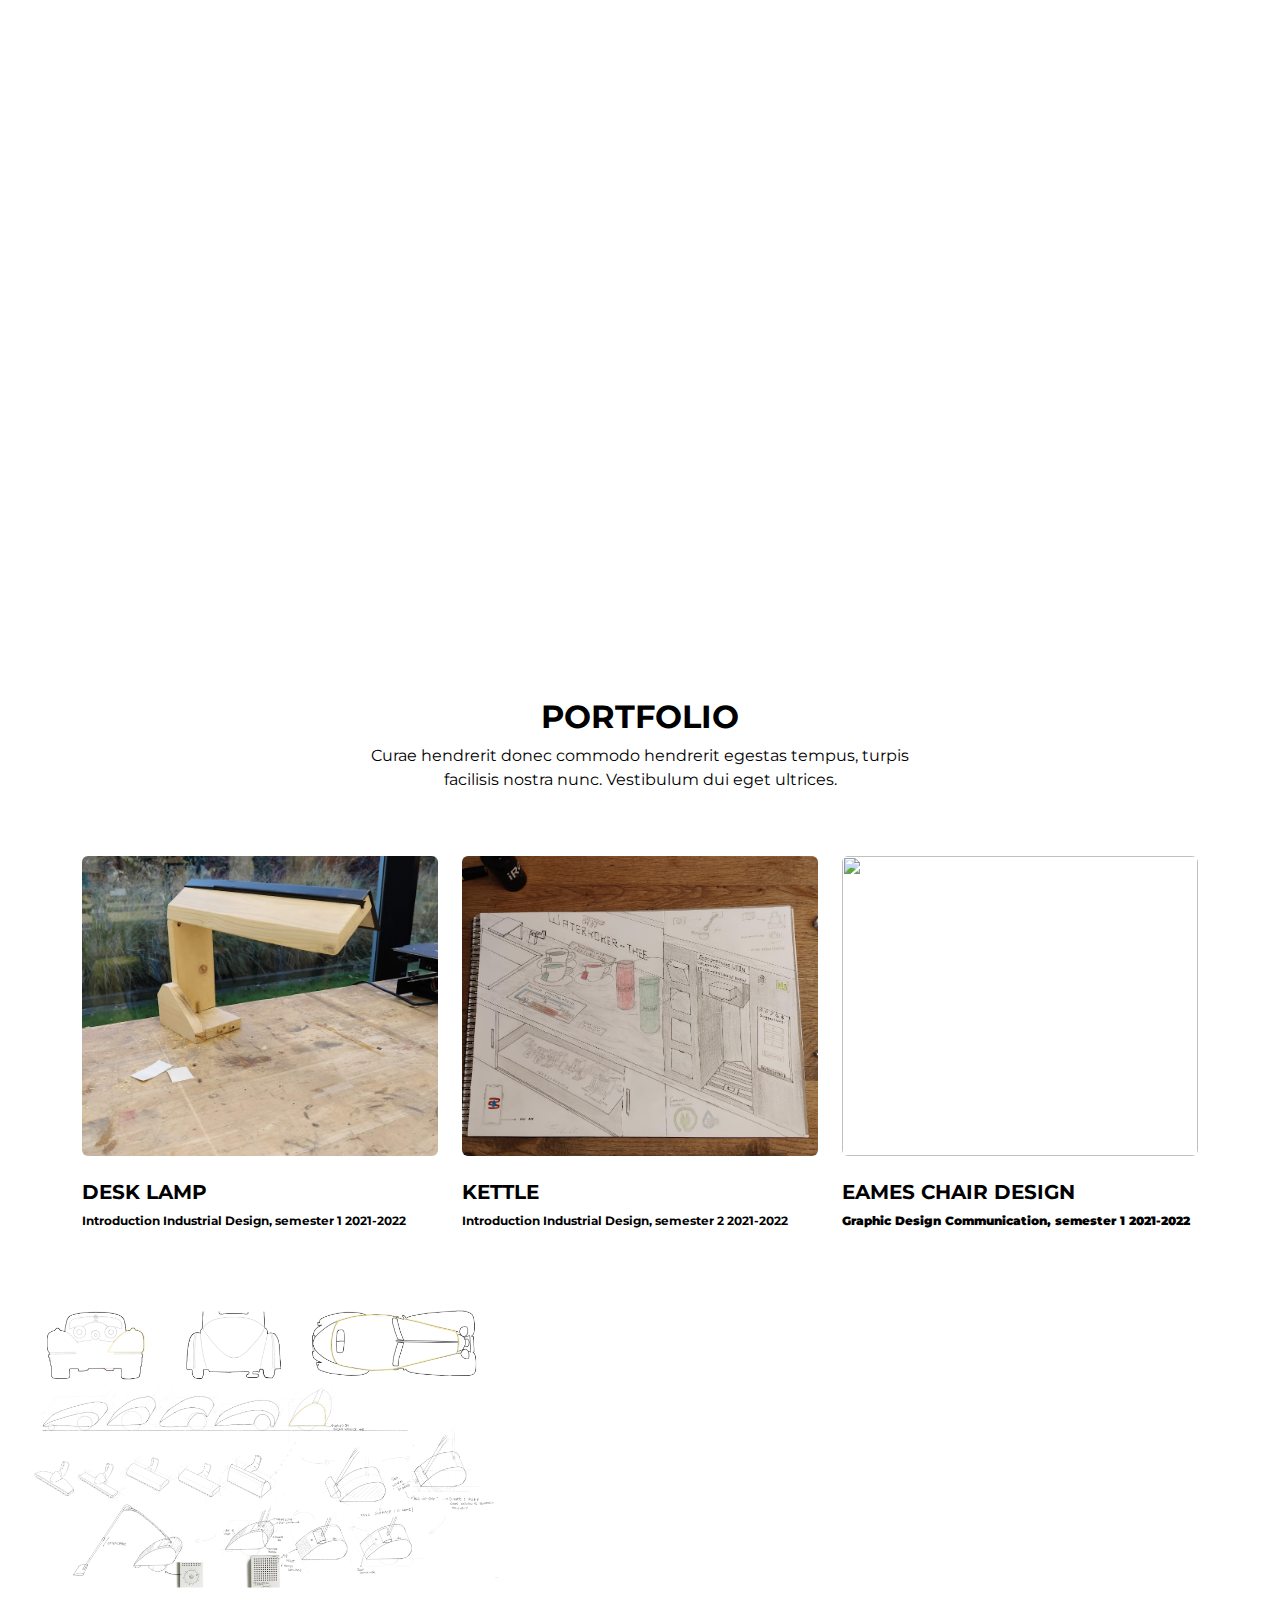
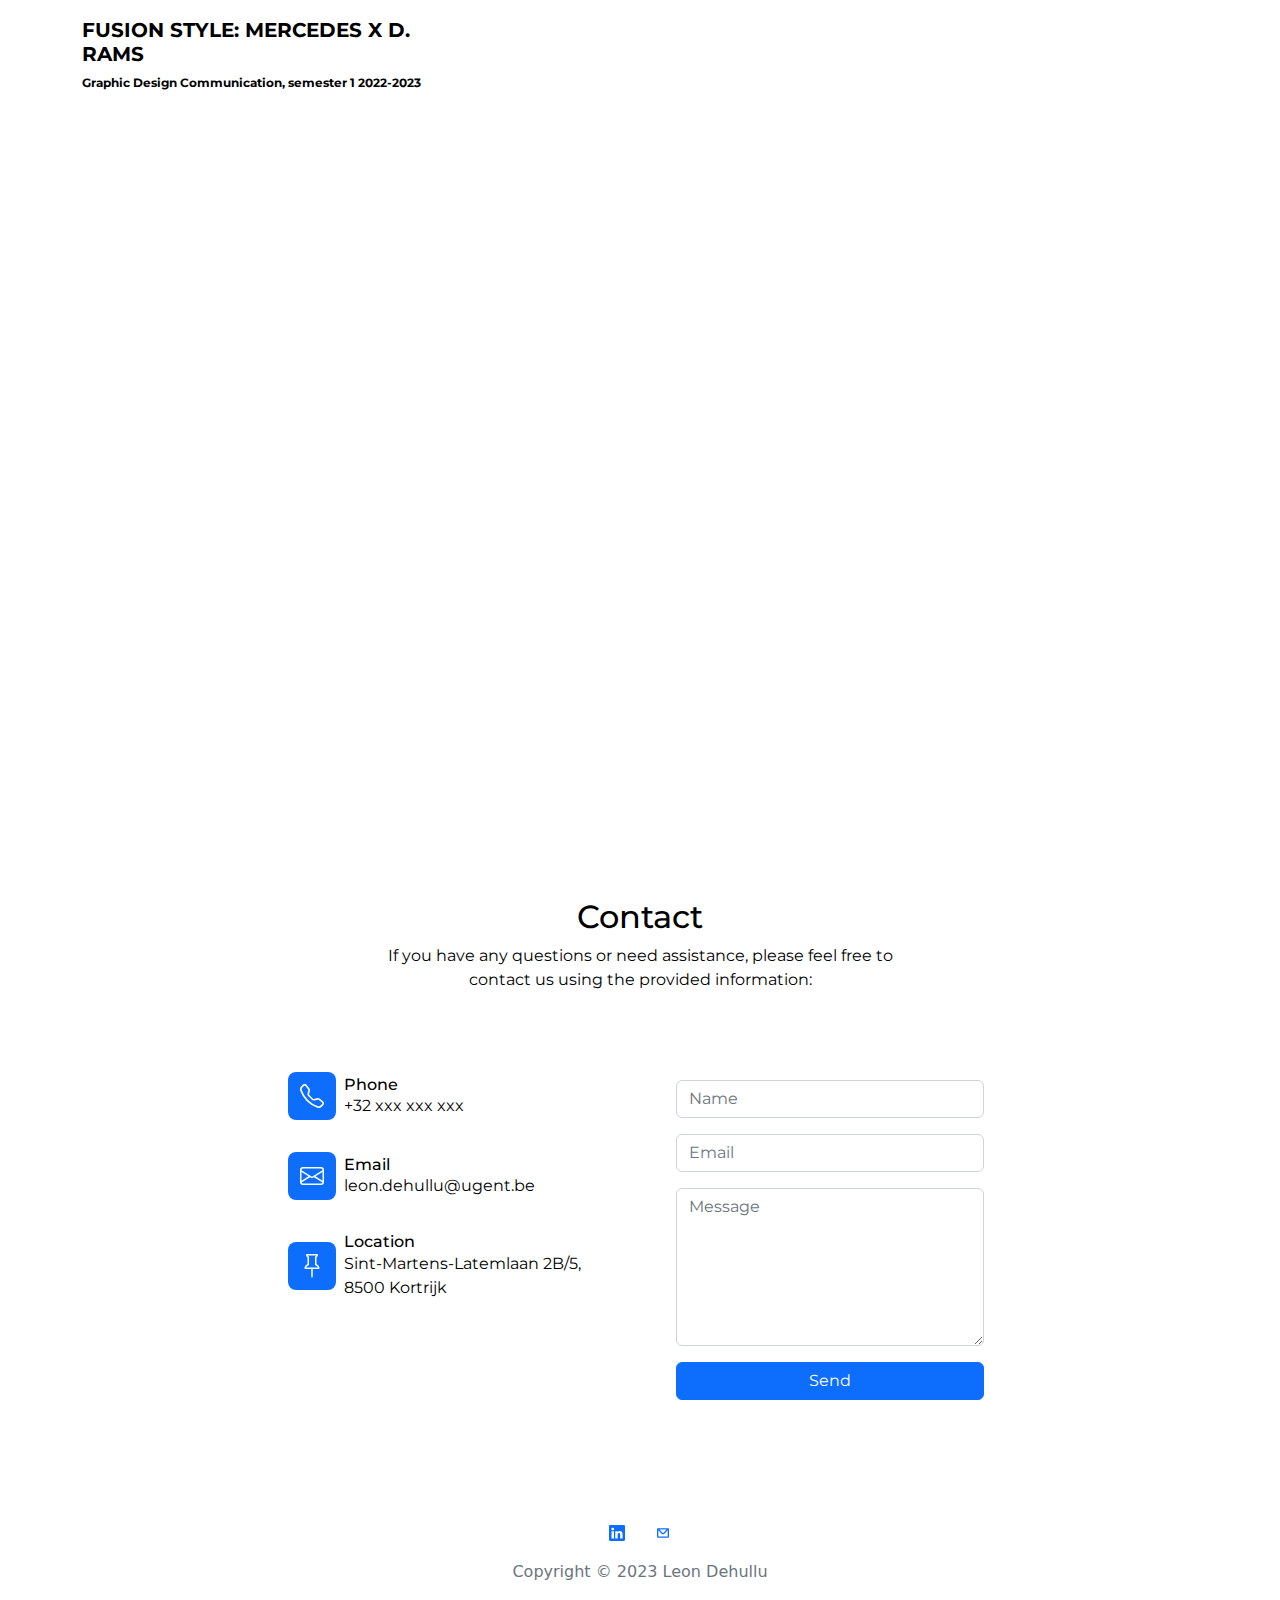
==== commit ea1e71ec: "contact" ====
--- a/index.html
+++ b/index.html
@@ -160,7 +160,7 @@
             <div class="row mb-5">
                 <div class="col-md-8 col-xl-6 text-center mx-auto">
                     <h2>Contact</h2>
-                    <p>Curae hendrerit donec commodo hendrerit egestas tempus, turpis facilisis nostra nunc. Vestibulum dui eget ultrices.</p>
+                    <p>If you have any questions or need assistance, please feel free to contact us using the provided information:</p>
                 </div>
             </div>
             <div class="row d-flex justify-content-center">
